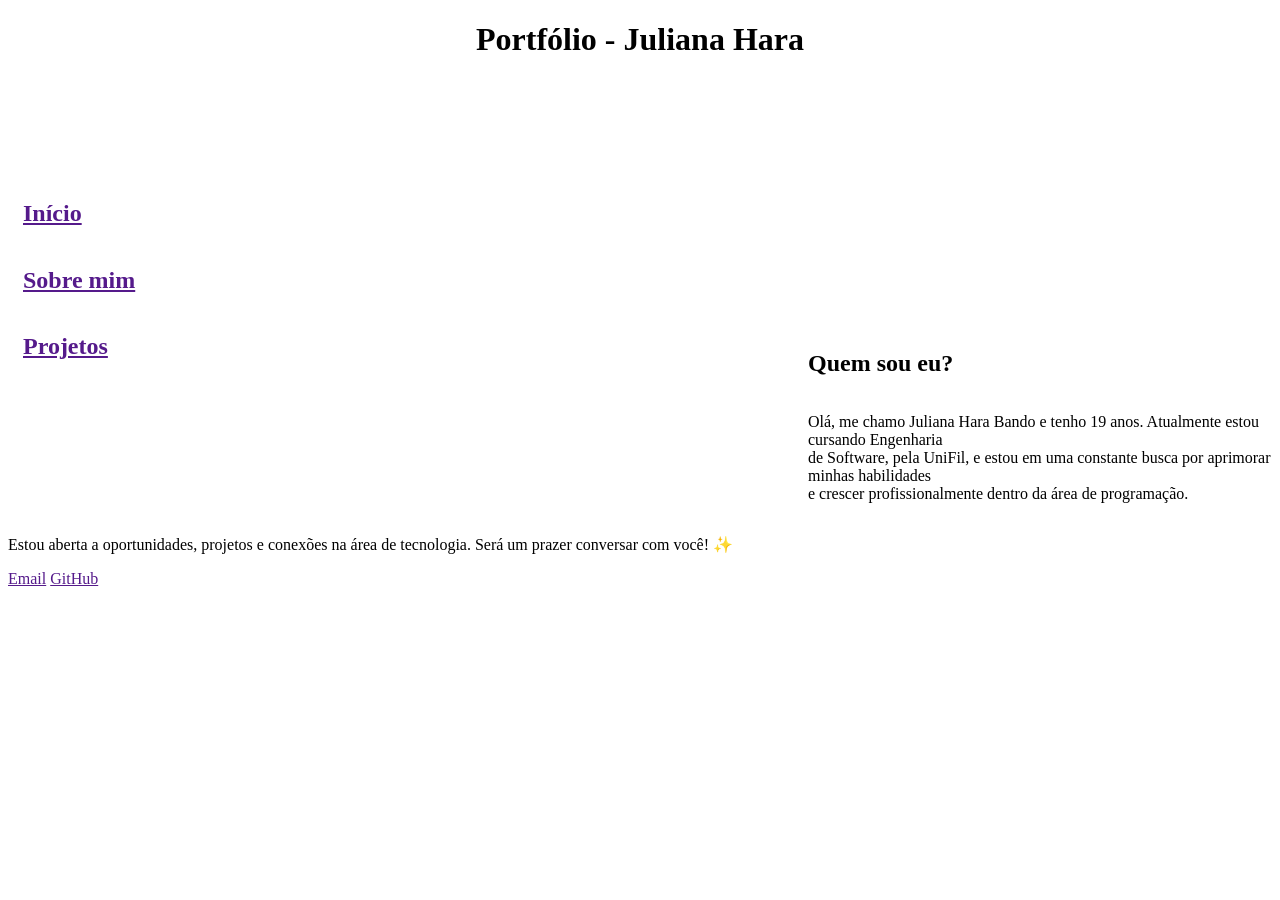
==== index.html @ 78b1f8e1 "Commit inicial (feito em sala)" ====
<!DOCTYPE html>
<html lang="pt-br">
<head>
    <meta charset="UTF-8">
    <meta name="viewport" content="width=device-width, initial-scale=1.0">
    <title>Portfólio Juliana Hara</title>
    <link rel="shortcut icon" href="images/Logo_UniFil_semfundo.png" type="image/x-icon">
    <link rel="stylesheet" href="style.css">
</head>
<body>
    <header>
        <h1>Portfólio - Juliana Hara</h1>
    </header>
    <aside>
        <nav>
            <h2><a href="">Início</a></h2>
            <h2><a href="">Sobre mim</a></h2>
            <h2><a href="">Projetos</a></h2>
        </nav>
    </aside>
    <section>
        <h2>Quem sou eu?</h2>
        <p>
            Olá, me chamo Juliana Hara Bando e tenho 19 anos. Atualmente estou cursando Engenharia <br>
            de Software, pela UniFil, e estou em uma constante busca por aprimorar minhas habilidades <br>
            e crescer profissionalmente dentro da área de programação.
        </p>
    </section>
    <footer>
        <p>Estou aberta a oportunidades, projetos e conexões na área de tecnologia. Será um prazer conversar com você! ✨</p>
        <a href="">Email</a>
        <a href="">GitHub</a>
    </footer>
</body>
</html>
---- style.css ----
header {
    text-align: center;
}

nav {
    display: flex;
    flex-direction: column;
    padding-top: 100px;
    padding-left: 15px;

    position: fixed;
    justify-content: space-evenly;
}

section {
    display: grid;
    padding-left: 800px;
    padding-top: 250px;
}
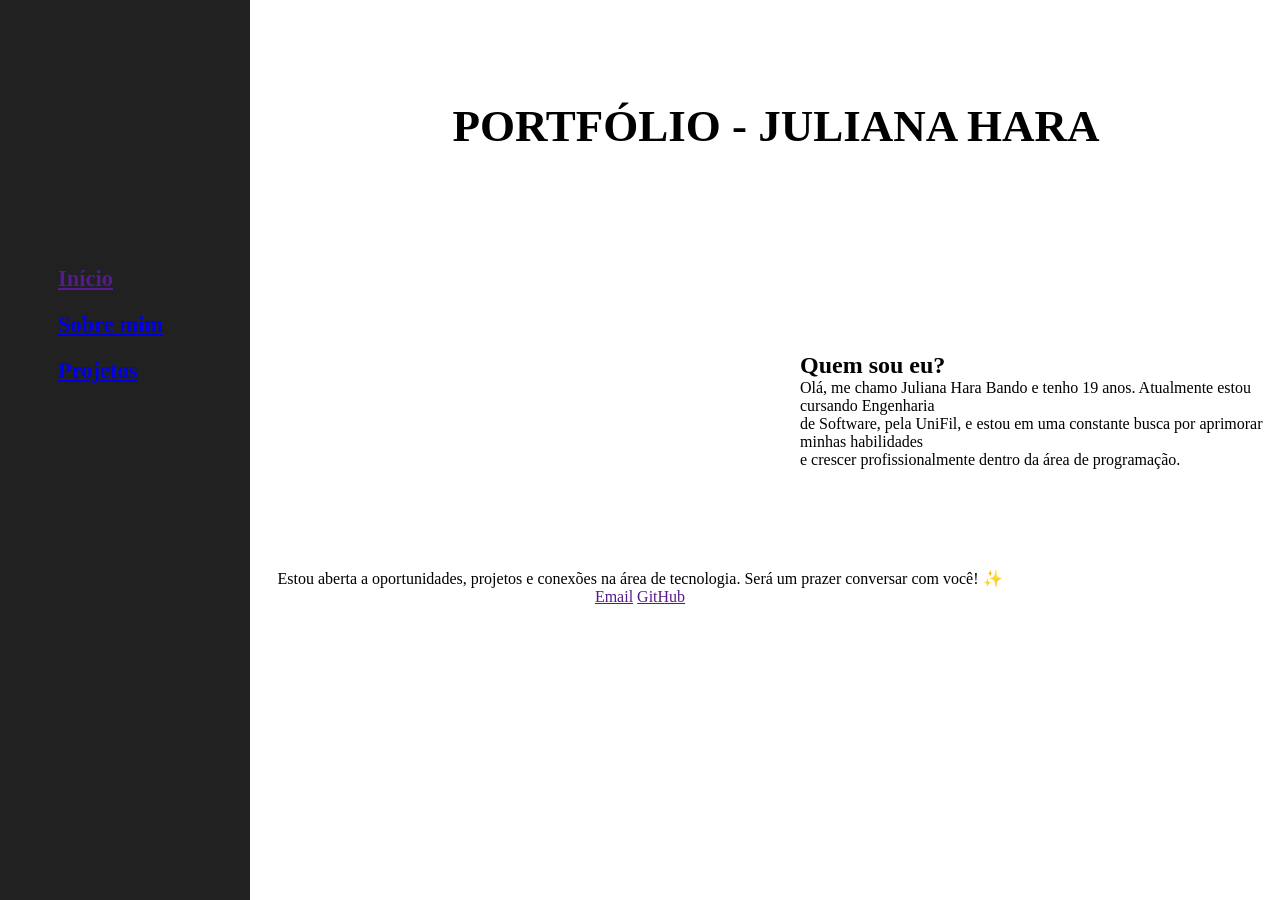
==== commit 55752ca4: "Adição das outras páginas HTML e melhoria da página inicial (feito em sala)" ====
--- a/index.html
+++ b/index.html
@@ -14,8 +14,8 @@
     <aside>
         <nav>
             <h2><a href="">Início</a></h2>
-            <h2><a href="">Sobre mim</a></h2>
-            <h2><a href="">Projetos</a></h2>
+            <h2><a href="sobremim.html">Sobre mim</a></h2>
+            <h2><a href="projetos.html">Projetos</a></h2>
         </nav>
     </aside>
     <section>
--- a/style.css
+++ b/style.css
@@ -1,19 +1,53 @@
+/* cores: 
+#4d3542
+#212121
+colocar o justify no paragrafo que escrevi sobre mim na página inicial (deixa as letras alinhadas)
+*/
+* { 
+    margin: 0;
+    padding: 0;
+    box-sizing: border-box;
+}
+
 header {
     text-align: center;
+    padding-top: 100px;
+}
+
+h1 {
+    text-transform: uppercase;
+    font-size: 45px;
+    padding-left: 17rem;
 }
 
 nav {
+    width: 250px;
+    height: 100vh;
+    top: 0;
+    left: 0;
+
     display: flex;
     flex-direction: column;
-    padding-top: 100px;
-    padding-left: 15px;
+    position: fixed;
+    padding-top: 16rem;
+    padding-left: 3rem;
+    text-align: left;
 
-    position: fixed;
-    justify-content: space-evenly;
+    font-size: 15px;
+    background-color: #212121;
+}
+
+nav > h2 {
+    padding: 10px;
 }
 
 section {
     display: grid;
     padding-left: 800px;
-    padding-top: 250px;
+    padding-top: 200px;
+}
+
+footer {
+    text-align: center;
+    padding-top: 100px;
 }
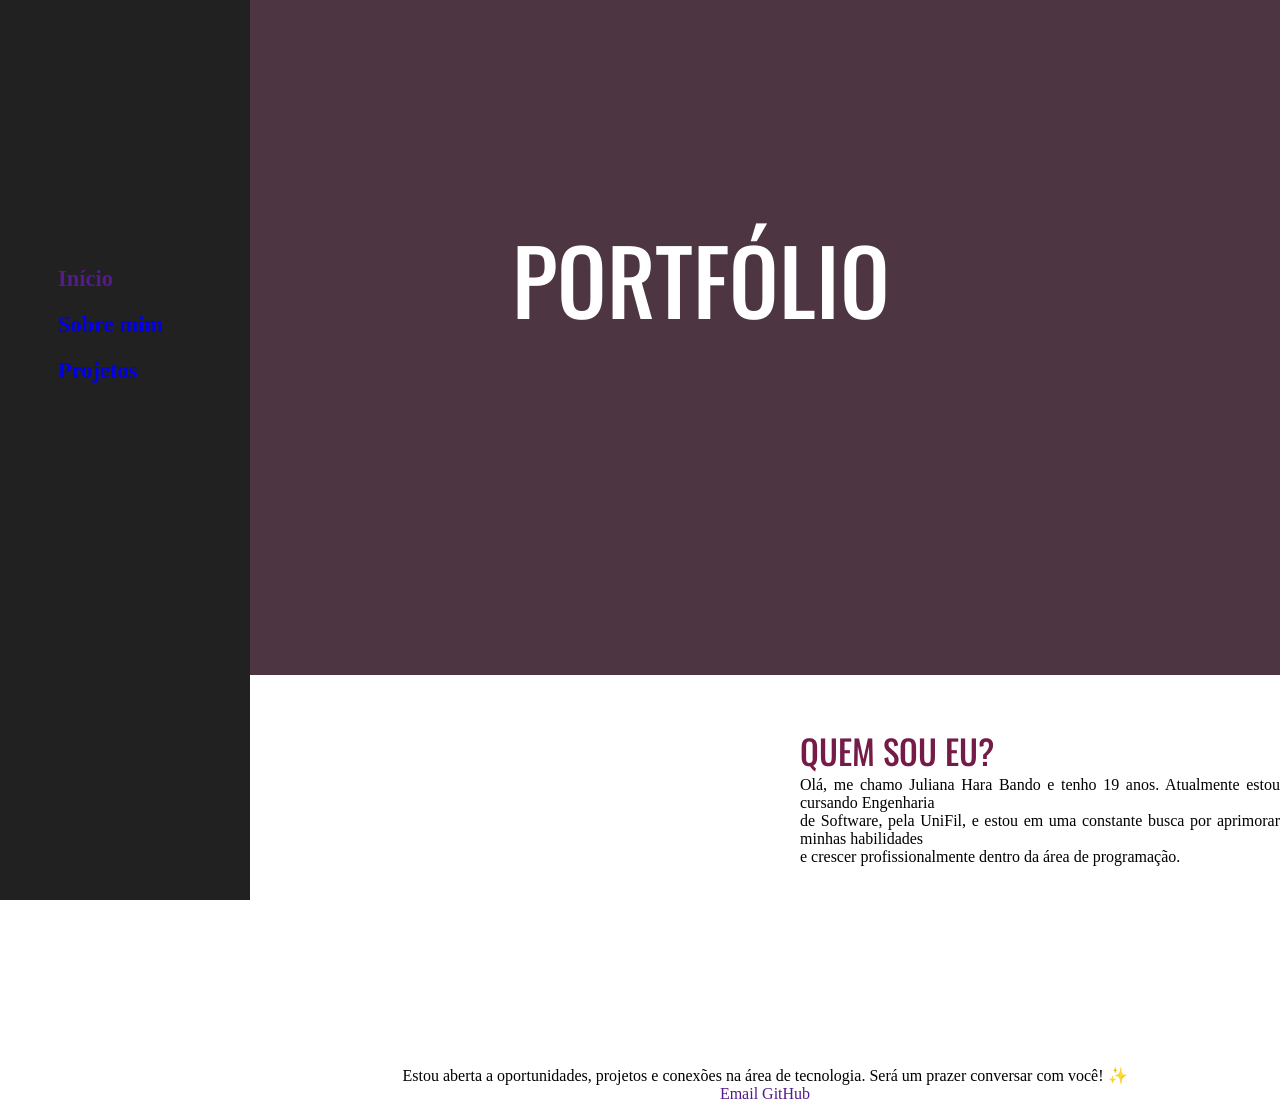
==== commit c776a84d: "Estilização inicial da página principal do portfólio" ====
--- a/index.html
+++ b/index.html
@@ -3,13 +3,16 @@
 <head>
     <meta charset="UTF-8">
     <meta name="viewport" content="width=device-width, initial-scale=1.0">
-    <title>Portfólio Juliana Hara</title>
     <link rel="shortcut icon" href="images/Logo_UniFil_semfundo.png" type="image/x-icon">
     <link rel="stylesheet" href="style.css">
+    <link rel="preconnect" href="https://fonts.googleapis.com">
+    <link rel="preconnect" href="https://fonts.gstatic.com" crossorigin>
+    <link href="https://fonts.googleapis.com/css2?family=Oswald:wght@200..700&display=swap" rel="stylesheet">
+    <title>Portfólio Juliana Hara</title>
 </head>
 <body>
     <header>
-        <h1>Portfólio - Juliana Hara</h1>
+        <h1>Portfólio</h1>
     </header>
     <aside>
         <nav>
@@ -18,7 +21,7 @@
             <h2><a href="projetos.html">Projetos</a></h2>
         </nav>
     </aside>
-    <section>
+    <section id="introducao">
         <h2>Quem sou eu?</h2>
         <p>
             Olá, me chamo Juliana Hara Bando e tenho 19 anos. Atualmente estou cursando Engenharia <br>
--- a/style.css
+++ b/style.css
@@ -1,6 +1,7 @@
 /* cores: 
 #4d3542
 #212121
+#ff4d97
 colocar o justify no paragrafo que escrevi sobre mim na página inicial (deixa as letras alinhadas)
 */
 * { 
@@ -10,14 +11,24 @@
 }
 
 header {
-    text-align: center;
+    text-align: left;
     padding-top: 100px;
+    top: 0;
+    left: 0;
+    right: 0;
+    height: 75vh;
+
+    background-color: #4d3542;
 }
 
 h1 {
     text-transform: uppercase;
-    font-size: 45px;
-    padding-left: 17rem;
+    font-size: 90px;
+    font-family: "Oswald", sans-serif;
+    font-weight: 450;
+    padding-left: 32rem;
+    padding-top: 7rem;
+    color: white;
 }
 
 nav {
@@ -37,6 +48,10 @@
     background-color: #212121;
 }
 
+a {
+    text-decoration: none;
+}
+
 nav > h2 {
     padding: 10px;
 }
@@ -44,10 +59,25 @@
 section {
     display: grid;
     padding-left: 800px;
-    padding-top: 200px;
+    padding-top: 50px;
+}
+
+#introducao {
+    text-align: justify;
+}
+
+section > h2 {
+    top: 0;
+    font-size: 34px;
+    text-align: left;
+    font-family: "Oswald", sans-serif;
+    font-weight: 450;
+    color: #741b47;
+    text-transform: uppercase;
 }
 
 footer {
     text-align: center;
-    padding-top: 100px;
+    padding-top: 200px;
+    padding-left: 250px;
 }
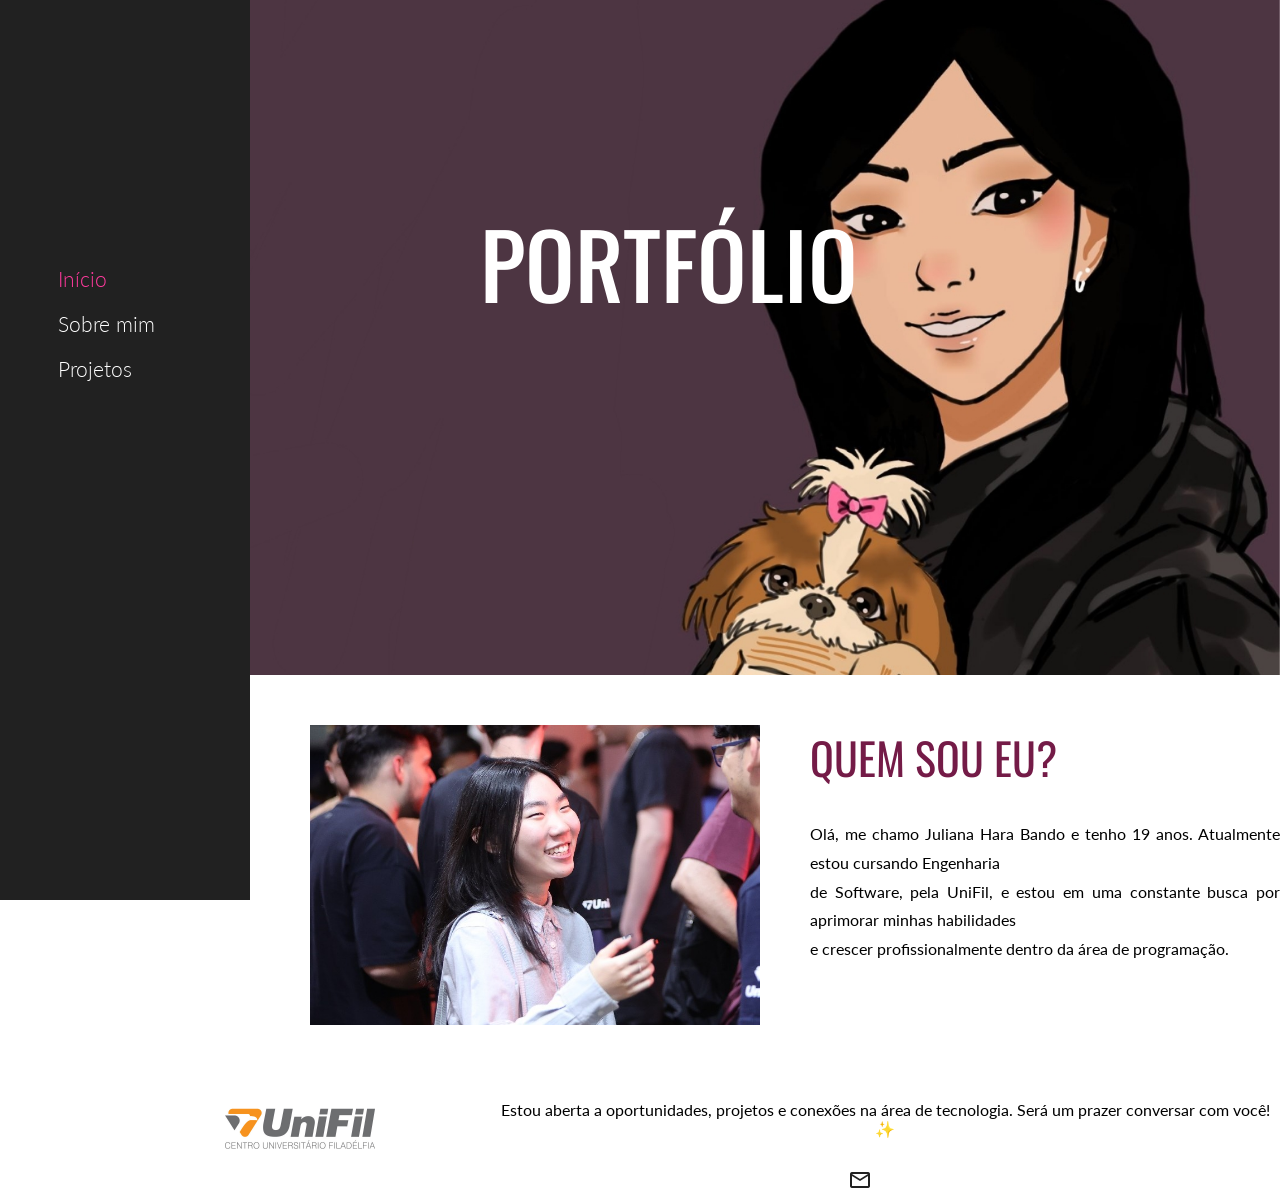
==== commit 14747283: "Estrutura quase pronta da página principal" ====
--- a/index.html
+++ b/index.html
@@ -8,6 +8,8 @@
     <link rel="preconnect" href="https://fonts.googleapis.com">
     <link rel="preconnect" href="https://fonts.gstatic.com" crossorigin>
     <link href="https://fonts.googleapis.com/css2?family=Oswald:wght@200..700&display=swap" rel="stylesheet">
+    <link href="https://fonts.googleapis.com/css2?family=Lato:ital,wght@0,100;0,300;0,400;0,700;0,900;1,100;1,300;1,400;1,700;1,900&display=swap" rel="stylesheet">
+    <link rel="stylesheet" href="https://fonts.googleapis.com/css2?family=Material+Symbols+Outlined:opsz,wght,FILL,GRAD@20..48,100..700,0..1,-50..200&icon_names=mail" />
     <title>Portfólio Juliana Hara</title>
 </head>
 <body>
@@ -15,24 +17,38 @@
         <h1>Portfólio</h1>
     </header>
     <aside>
-        <nav>
-            <h2><a href="">Início</a></h2>
+        <nav class="paginas">
+            <h2><a href="index.html" class="ativa">Início</a></h2>
             <h2><a href="sobremim.html">Sobre mim</a></h2>
             <h2><a href="projetos.html">Projetos</a></h2>
         </nav>
     </aside>
     <section id="introducao">
-        <h2>Quem sou eu?</h2>
-        <p>
-            Olá, me chamo Juliana Hara Bando e tenho 19 anos. Atualmente estou cursando Engenharia <br>
-            de Software, pela UniFil, e estou em uma constante busca por aprimorar minhas habilidades <br>
-            e crescer profissionalmente dentro da área de programação.
-        </p>
+        <div class="foto">
+            <img src="images/Foto_inicio.jpg" alt="Foto de Juliana na Semana Tecnológica de 2025">
+        </div>
+        <div class="texto">
+            <h2>Quem sou eu?</h2>
+            <p>
+                Olá, me chamo Juliana Hara Bando e tenho 19 anos. Atualmente estou cursando Engenharia <br>
+                de Software, pela UniFil, e estou em uma constante busca por aprimorar minhas habilidades <br>
+                e crescer profissionalmente dentro da área de programação.
+            </p>
+        </div>
     </section>
     <footer>
-        <p>Estou aberta a oportunidades, projetos e conexões na área de tecnologia. Será um prazer conversar com você! ✨</p>
-        <a href="">Email</a>
-        <a href="">GitHub</a>
+        <div class="topo-footer">
+            <div class="logo">
+                <img src="images/Logo_UniFil.png" alt="Logo da Instituição UniFil">
+            </div>
+            <div class="rodape">
+                <p>Estou aberta a oportunidades, projetos e conexões na área de tecnologia. Será um prazer conversar com você! ✨</p><br>
+            </div>
+        </div>
+        <div class="contato">
+            <a href="mailto:juliana.bando@edu.unifil.br" target="_blank">
+                <span class="material-symbols-outlined">mail</span>
+        </div>
     </footer>
 </body>
 </html>
--- a/style.css
+++ b/style.css
@@ -18,7 +18,13 @@
     right: 0;
     height: 75vh;
 
+    /* Imagem de fundo da capa do portfólio */
     background-color: #4d3542;
+    background-image: url(images/Capa_de_fundo_portfolio_Ju.jpg);
+    background-size: auto 130%;
+    background-position: right;
+    background-repeat: no-repeat; /* Evita que a imagem se repita para preencher o resto do espaço */
+
 }
 
 h1 {
@@ -26,8 +32,8 @@
     font-size: 90px;
     font-family: "Oswald", sans-serif;
     font-weight: 450;
-    padding-left: 32rem;
-    padding-top: 7rem;
+    padding-left: 30rem;
+    padding-top: 6rem;
     color: white;
 }
 
@@ -44,40 +50,85 @@
     padding-left: 3rem;
     text-align: left;
 
-    font-size: 15px;
+    font-size: 14px;
     background-color: #212121;
 }
 
-a {
+.paginas a {
+    color: white;
     text-decoration: none;
+}
+
+.paginas a.ativa {
+    color:#ff3a9d;
 }
 
 nav > h2 {
     padding: 10px;
+    font-family: "Lato", sans-serif;
+    font-weight: 300;
+    font-style: normal;
 }
 
 section {
     display: grid;
-    padding-left: 800px;
+    padding-left: 310px;
     padding-top: 50px;
 }
 
 #introducao {
-    text-align: justify;
+    display: flex;
+    gap: 50px;
 }
 
-section > h2 {
+.foto img {
+    width: 450px;
+    height: 300px;
+}
+
+.texto > h2 {
     top: 0;
-    font-size: 34px;
+    font-size: 44px;
     text-align: left;
     font-family: "Oswald", sans-serif;
-    font-weight: 450;
+    font-weight: 400;
     color: #741b47;
     text-transform: uppercase;
 }
 
+.texto > p {
+    text-align: justify;
+    font-family: "Lato", sans-serif;
+    line-height: 1.8;
+    padding-top: 30px;
+}
+
 footer {
     text-align: center;
-    padding-top: 200px;
-    padding-left: 250px;
+    padding-top: 60px;
+    padding-left: 200px;
+}
+
+.topo-footer {
+    display: flex;
+    gap: 90px;
+    justify-content: center;
+    align-items: center;
+}
+
+.logo img {
+    width: 200px;
+}
+
+.rodape > p {
+    font-family: "Lato", sans-serif;
+}
+
+.contato {
+    flex-basis: 100%;
+    margin-left: 240px;
+}
+
+.contato span {
+    color:#212121;
 }
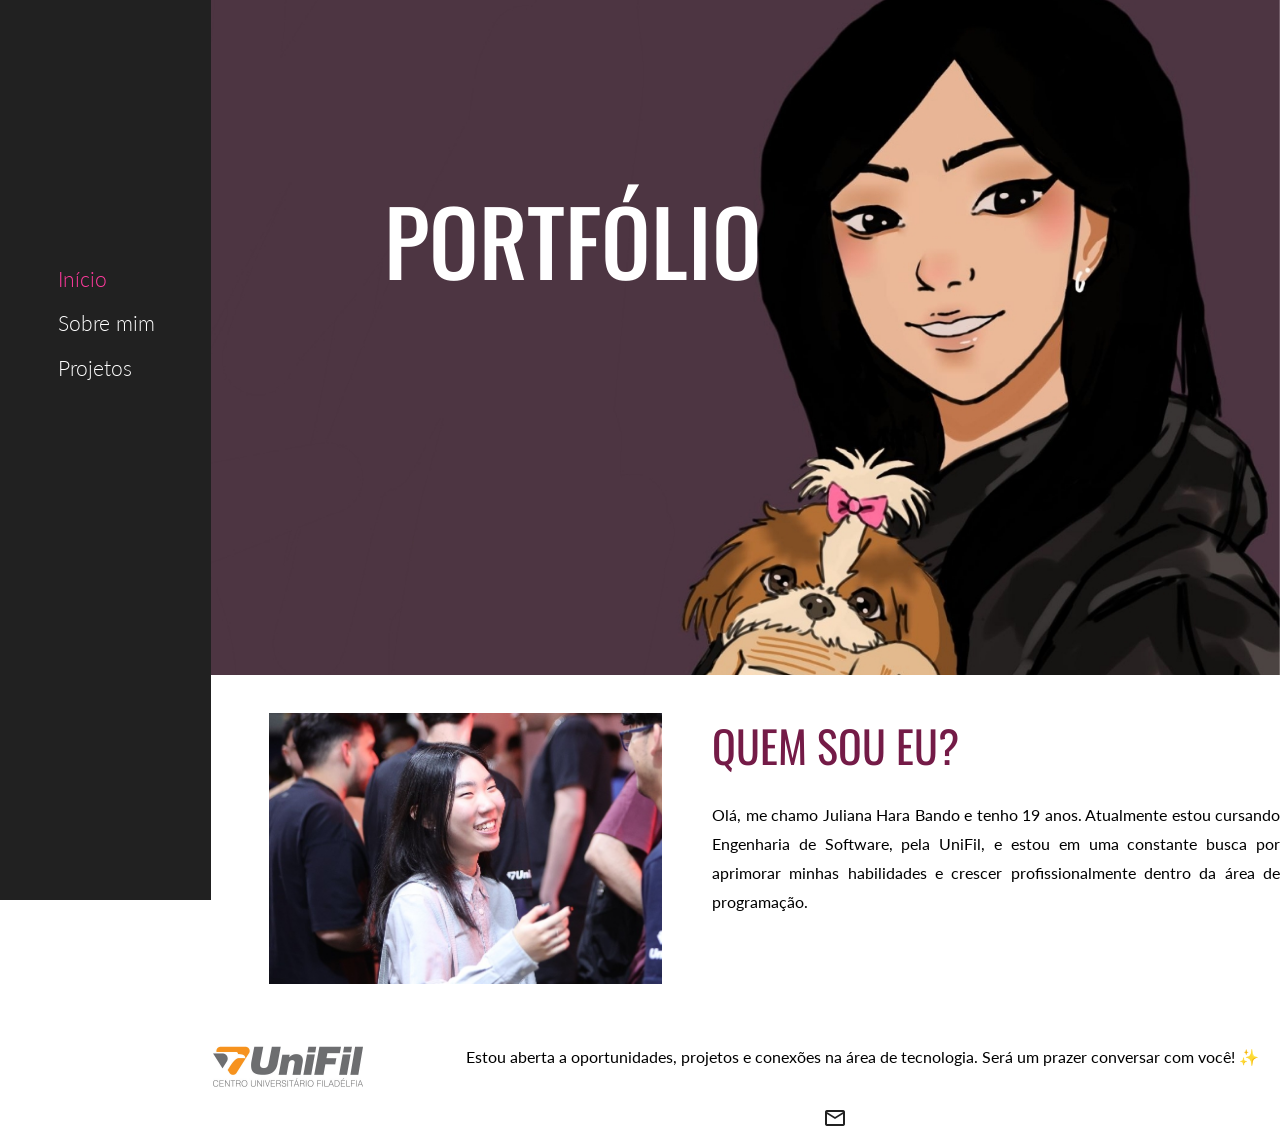
==== commit 768ea4ba: "Adicionando a responsividade e media query" ====
--- a/index.html
+++ b/index.html
@@ -30,8 +30,8 @@
         <div class="texto">
             <h2>Quem sou eu?</h2>
             <p>
-                Olá, me chamo Juliana Hara Bando e tenho 19 anos. Atualmente estou cursando Engenharia <br>
-                de Software, pela UniFil, e estou em uma constante busca por aprimorar minhas habilidades <br>
+                Olá, me chamo Juliana Hara Bando e tenho 19 anos. Atualmente estou cursando Engenharia
+                de Software, pela UniFil, e estou em uma constante busca por aprimorar minhas habilidades
                 e crescer profissionalmente dentro da área de programação.
             </p>
         </div>
--- a/style.css
+++ b/style.css
@@ -12,10 +12,7 @@
 
 header {
     text-align: left;
-    padding-top: 100px;
-    top: 0;
-    left: 0;
-    right: 0;
+    padding-top: 6%;
     height: 75vh;
 
     /* Imagem de fundo da capa do portfólio */
@@ -30,24 +27,30 @@
 h1 {
     text-transform: uppercase;
     font-size: 90px;
+    font-weight: 450;
     font-family: "Oswald", sans-serif;
-    font-weight: 450;
-    padding-left: 30rem;
+    
+    padding-left: 30%;
     padding-top: 6rem;
+
     color: white;
 }
 
 nav {
-    width: 250px;
+    width: 16.5%;
     height: 100vh;
+
     top: 0;
     left: 0;
 
     display: flex;
     flex-direction: column;
+
     position: fixed;
+
     padding-top: 16rem;
     padding-left: 3rem;
+
     text-align: left;
 
     font-size: 14px;
@@ -64,7 +67,7 @@
 }
 
 nav > h2 {
-    padding: 10px;
+    padding: 6%;
     font-family: "Lato", sans-serif;
     font-weight: 300;
     font-style: normal;
@@ -72,8 +75,8 @@
 
 section {
     display: grid;
-    padding-left: 310px;
-    padding-top: 50px;
+    padding-left: 21%;
+    padding-top: 3%;
 }
 
 #introducao {
@@ -83,41 +86,51 @@
 
 .foto img {
     width: 450px;
-    height: 300px;
+    height: auto;
+    max-width: 100%;
 }
 
 .texto > h2 {
     top: 0;
+    max-width: 600px;
+
     font-size: 44px;
-    text-align: left;
     font-family: "Oswald", sans-serif;
     font-weight: 400;
+
     color: #741b47;
+
+    text-align: left;
     text-transform: uppercase;
 }
 
 .texto > p {
     text-align: justify;
+
     font-family: "Lato", sans-serif;
     line-height: 1.8;
-    padding-top: 30px;
+
+    padding-top: 4%;
+    max-width: 650px;
 }
 
 footer {
     text-align: center;
-    padding-top: 60px;
-    padding-left: 200px;
+
+    padding-top: 3%;
+    padding-left: 13%;
 }
 
 .topo-footer {
     display: flex;
-    gap: 90px;
+    gap: 7%;
     justify-content: center;
     align-items: center;
 }
 
 .logo img {
     width: 200px;
+    max-width: 100%;
 }
 
 .rodape > p {
@@ -126,9 +139,59 @@
 
 .contato {
     flex-basis: 100%;
-    margin-left: 240px;
+    margin-left: 20%;
 }
 
 .contato span {
     color:#212121;
+}
+
+@media (max-width: 600px) {
+    header {
+        min-height: 50vh;
+        background-position: center;
+    }
+
+    h1 {
+        font-size: 90px;
+        padding-left: 20px;
+        padding-top: 5rem;
+    }
+
+    nav {
+        position: relative;
+        width: 100%;
+        height: auto;
+        padding: 20px;
+        flex-direction: row;
+        justify-content: center;
+        gap: 20px;
+    }
+
+    section {
+        padding: 30px 20px;
+    }
+
+    #introducao {
+        flex-direction: column;
+        text-align: center;
+        gap: 30px;
+    }
+
+    .texto > h2 {
+        font-size: 32px;
+        text-align: center;
+    }
+
+    .texto > p {
+        text-align: justify;
+    }
+
+    .topo-footer {
+        flex-direction: column;
+    }
+
+    .logo img {
+        width: 150px;
+    }
 }
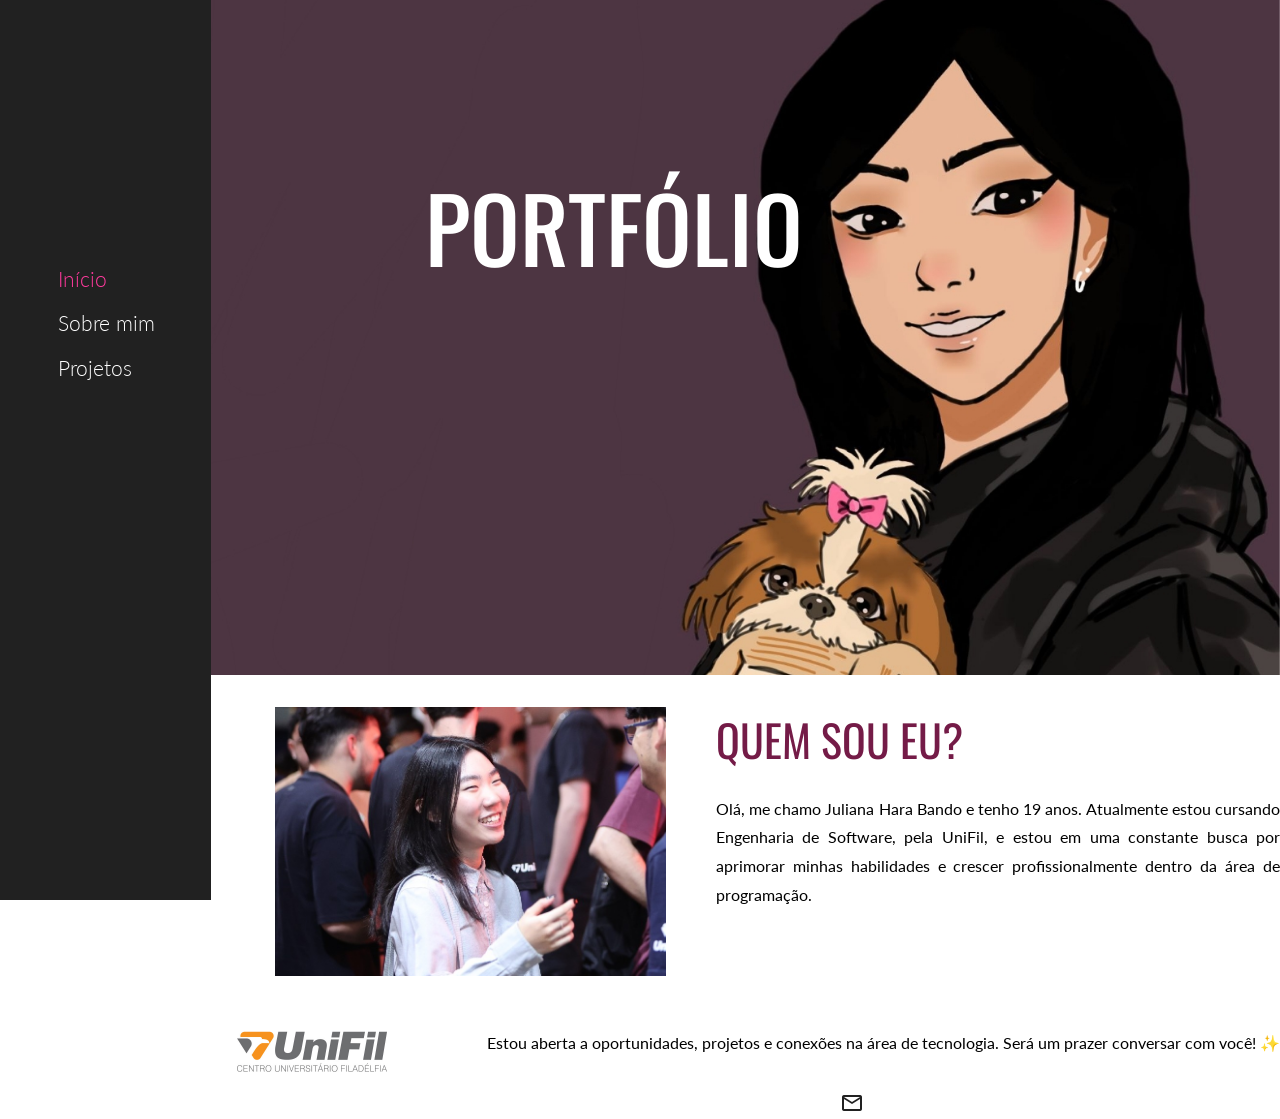
==== commit 1b104b1e: "Melhorando a visibilidade no mobile" ====
--- a/index.html
+++ b/index.html
@@ -13,9 +13,6 @@
     <title>Portfólio Juliana Hara</title>
 </head>
 <body>
-    <header>
-        <h1>Portfólio</h1>
-    </header>
     <aside>
         <nav class="paginas">
             <h2><a href="index.html" class="ativa">Início</a></h2>
@@ -23,32 +20,39 @@
             <h2><a href="projetos.html">Projetos</a></h2>
         </nav>
     </aside>
-    <section id="introducao">
-        <div class="foto">
-            <img src="images/Foto_inicio.jpg" alt="Foto de Juliana na Semana Tecnológica de 2025">
-        </div>
-        <div class="texto">
-            <h2>Quem sou eu?</h2>
-            <p>
-                Olá, me chamo Juliana Hara Bando e tenho 19 anos. Atualmente estou cursando Engenharia
-                de Software, pela UniFil, e estou em uma constante busca por aprimorar minhas habilidades
-                e crescer profissionalmente dentro da área de programação.
-            </p>
-        </div>
-    </section>
-    <footer>
-        <div class="topo-footer">
-            <div class="logo">
-                <img src="images/Logo_UniFil.png" alt="Logo da Instituição UniFil">
+    <main>
+        <header>
+            <h1>Portfólio</h1>
+        </header>
+        
+        <section id="introducao">
+            <div class="foto">
+                <img src="images/Foto_inicio.jpg" alt="Foto de Juliana na Semana Tecnológica de 2025">
             </div>
-            <div class="rodape">
-                <p>Estou aberta a oportunidades, projetos e conexões na área de tecnologia. Será um prazer conversar com você! ✨</p><br>
+            <div class="texto">
+                <h2>Quem sou eu?</h2>
+                <p>
+                    Olá, me chamo Juliana Hara Bando e tenho 19 anos. Atualmente estou cursando Engenharia
+                    de Software, pela UniFil, e estou em uma constante busca por aprimorar minhas habilidades
+                    e crescer profissionalmente dentro da área de programação.
+                </p>
             </div>
-        </div>
-        <div class="contato">
-            <a href="mailto:juliana.bando@edu.unifil.br" target="_blank">
-                <span class="material-symbols-outlined">mail</span>
-        </div>
-    </footer>
+        </section>
+        
+        <footer>
+            <div class="topo-footer">
+                <div class="logo">
+                    <img src="images/Logo_UniFil.png" alt="Logo da Instituição UniFil">
+                </div>
+                <div class="rodape">
+                    <p>Estou aberta a oportunidades, projetos e conexões na área de tecnologia. Será um prazer conversar com você! ✨</p><br>
+                </div>
+            </div>
+            <div class="contato">
+                <a href="mailto:juliana.bando@edu.unifil.br" target="_blank">
+                    <span class="material-symbols-outlined">mail</span>
+            </div>
+        </footer>
+    </main>
 </body>
 </html>
--- a/style.css
+++ b/style.css
@@ -10,6 +10,10 @@
     box-sizing: border-box;
 }
 
+main {
+    margin-left: 16.5%;
+}
+
 header {
     text-align: left;
     padding-top: 6%;
@@ -30,7 +34,7 @@
     font-weight: 450;
     font-family: "Oswald", sans-serif;
     
-    padding-left: 30%;
+    padding-left: 20%;
     padding-top: 6rem;
 
     color: white;
@@ -75,7 +79,7 @@
 
 section {
     display: grid;
-    padding-left: 21%;
+    padding-left: 6%;
     padding-top: 3%;
 }
 
@@ -118,7 +122,6 @@
     text-align: center;
 
     padding-top: 3%;
-    padding-left: 13%;
 }
 
 .topo-footer {
@@ -150,6 +153,10 @@
     header {
         min-height: 50vh;
         background-position: center;
+    }
+
+    main {
+        margin-left: 0;
     }
 
     h1 {
@@ -194,4 +201,8 @@
     .logo img {
         width: 150px;
     }
+
+    .contato {
+        margin-left: 0;
+    }
 }
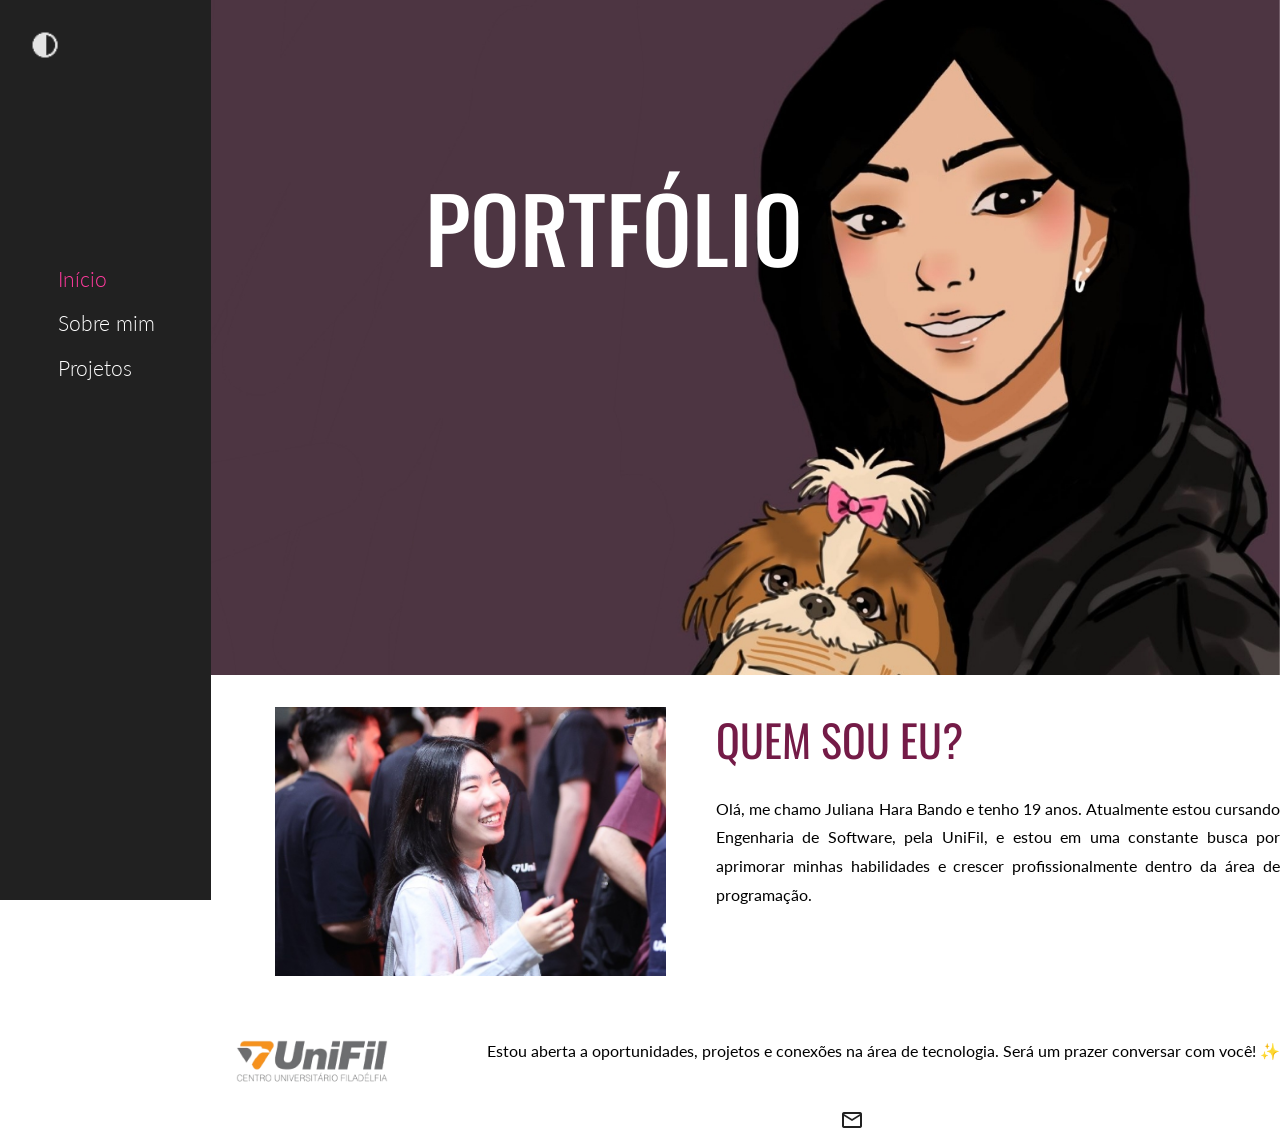
==== commit 4b1fc002: "Criação da página de projetos e adicionando tema escuro" ====
--- a/index.html
+++ b/index.html
@@ -15,6 +15,8 @@
 <body>
     <aside>
         <nav class="paginas">
+            <img src="images/Icone_contraste.png" id= "iconeTema" alt="ALterar tema">
+            <script src="temaescuro.js"></script>
             <h2><a href="index.html" class="ativa">Início</a></h2>
             <h2><a href="sobremim.html">Sobre mim</a></h2>
             <h2><a href="projetos.html">Projetos</a></h2>
--- a/style.css
+++ b/style.css
@@ -61,12 +61,23 @@
     background-color: #212121;
 }
 
+#iconeTema {
+    position: absolute;
+
+    width: 30px;
+    top: 30px;
+    left: 30px;
+
+    cursor: pointer;
+    transition: 0.3s;
+}
+
 .paginas a {
     color: white;
     text-decoration: none;
 }
 
-.paginas a.ativa {
+.paginas a.ativa, .paginas a:hover {
     color:#ff3a9d;
 }
 
@@ -205,4 +216,14 @@
     .contato {
         margin-left: 0;
     }
+}
+
+/* Trocando o tema para escuro */
+
+body.escuro section, body.escuro footer, body.escuro .introducao-pagina {
+    background-color: #121212;
+}
+
+body.escuro p, body.escuro .contato span {
+    color: white;
 }
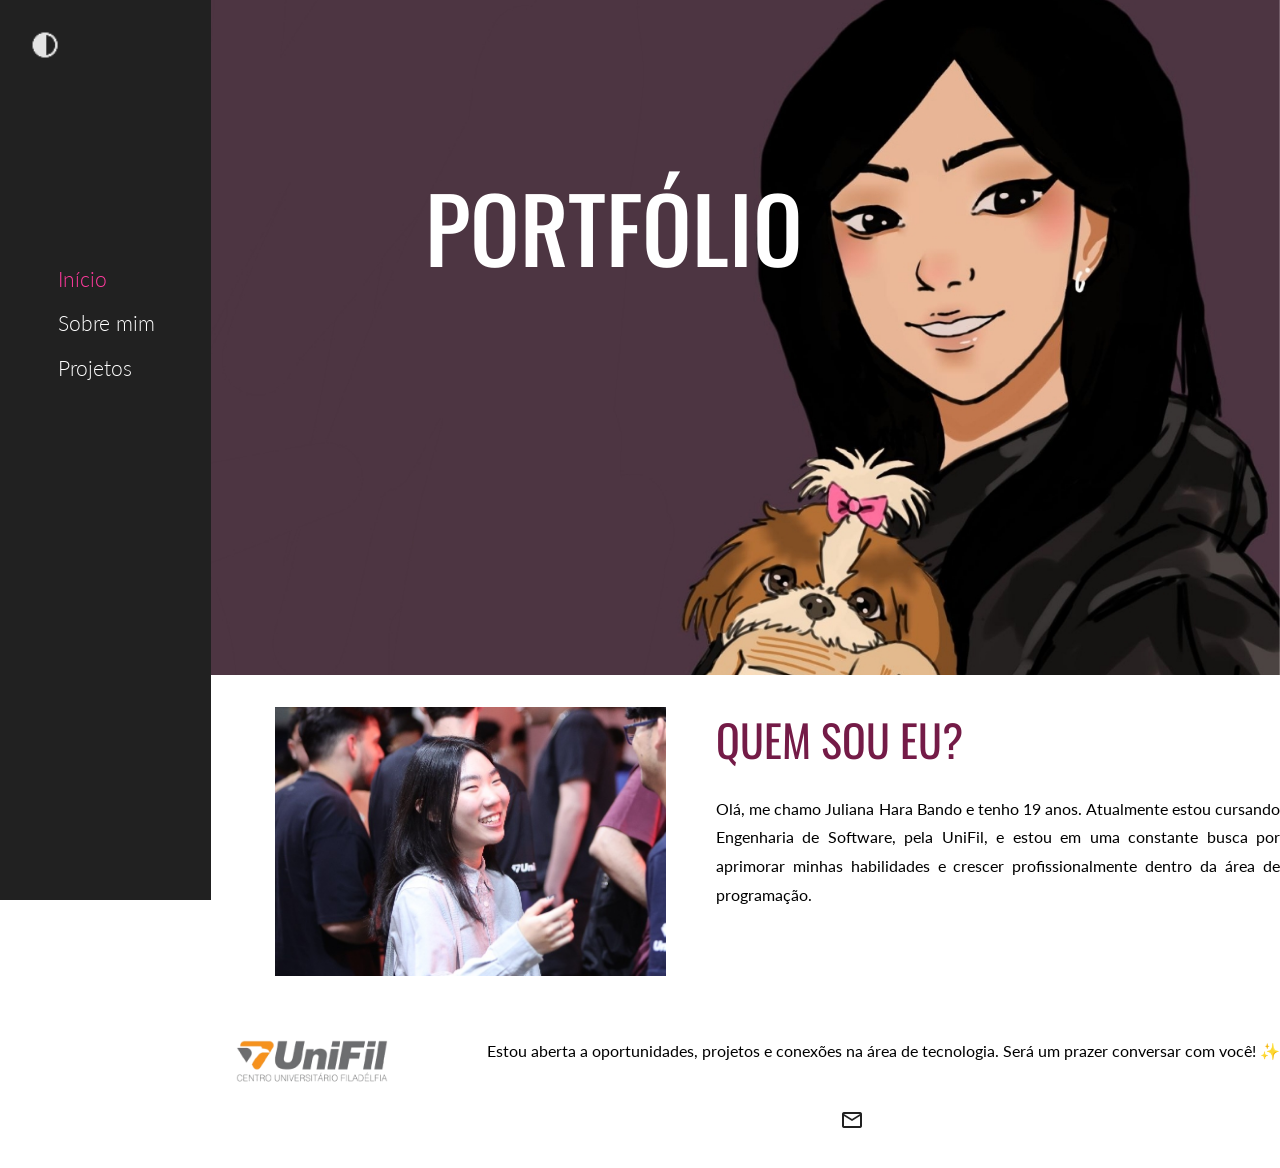
==== commit 41c9080f: "Melhoria na responsividade para celular" ====
--- a/index.html
+++ b/index.html
@@ -53,6 +53,7 @@
             <div class="contato">
                 <a href="mailto:juliana.bando@edu.unifil.br" target="_blank">
                     <span class="material-symbols-outlined">mail</span>
+                </a>
             </div>
         </footer>
     </main>
--- a/style.css
+++ b/style.css
@@ -1,10 +1,10 @@
-/* cores: 
+/* cores:
 #4d3542
 #212121
 #ff4d97
-colocar o justify no paragrafo que escrevi sobre mim na página inicial (deixa as letras alinhadas)
 */
-* { 
+
+* {
     margin: 0;
     padding: 0;
     box-sizing: border-box;
@@ -17,15 +17,13 @@
 header {
     text-align: left;
     padding-top: 6%;
-    height: 75vh;
-
-    /* Imagem de fundo da capa do portfólio */
+    min-height: 75vh;
+
     background-color: #4d3542;
     background-image: url(images/Capa_de_fundo_portfolio_Ju.jpg);
     background-size: auto 130%;
     background-position: right;
-    background-repeat: no-repeat; /* Evita que a imagem se repita para preencher o resto do espaço */
-
+    background-repeat: no-repeat;
 }
 
 h1 {
@@ -33,7 +31,7 @@
     font-size: 90px;
     font-weight: 450;
     font-family: "Oswald", sans-serif;
-    
+
     padding-left: 20%;
     padding-top: 6rem;
 
@@ -63,7 +61,6 @@
 
 #iconeTema {
     position: absolute;
-
     width: 30px;
     top: 30px;
     left: 30px;
@@ -77,15 +74,15 @@
     text-decoration: none;
 }
 
-.paginas a.ativa, .paginas a:hover {
-    color:#ff3a9d;
+.paginas a.ativa,
+.paginas a:hover {
+    color: #ff3a9d;
 }
 
 nav > h2 {
     padding: 6%;
     font-family: "Lato", sans-serif;
     font-weight: 300;
-    font-style: normal;
 }
 
 section {
@@ -106,7 +103,6 @@
 }
 
 .texto > h2 {
-    top: 0;
     max-width: 600px;
 
     font-size: 44px;
@@ -131,8 +127,8 @@
 
 footer {
     text-align: center;
-
     padding-top: 3%;
+    padding-bottom: 3%;
 }
 
 .topo-footer {
@@ -157,33 +153,53 @@
 }
 
 .contato span {
-    color:#212121;
+    color: #212121;
 }
 
 @media (max-width: 600px) {
-    header {
-        min-height: 50vh;
-        background-position: center;
-    }
 
     main {
         margin-left: 0;
-    }
-
-    h1 {
-        font-size: 90px;
-        padding-left: 20px;
-        padding-top: 5rem;
     }
 
     nav {
         position: relative;
         width: 100%;
         height: auto;
+
         padding: 20px;
+
         flex-direction: row;
         justify-content: center;
-        gap: 20px;
+        align-items: center;
+        gap: 15px;
+    }
+
+    nav h2 {
+        padding: 0;
+    }
+
+    #iconeTema {
+        position: static;
+        width: 25px;
+    }
+
+    header {
+        min-height: 100px;
+        height: 300px;
+
+        background-size: contain;
+        background-position: bottom;
+        background-repeat: no-repeat;
+
+        background-color: #4d3542;       
+    }
+
+    h1 {
+        font-size: 50px;
+        padding-left: 20px;
+        padding-top: 3rem;
+        margin-top: 30%;
     }
 
     section {
@@ -196,6 +212,11 @@
         gap: 30px;
     }
 
+    .foto img {
+        width: 100%;
+        max-width: 320px;
+    }
+
     .texto > h2 {
         font-size: 32px;
         text-align: center;
@@ -203,10 +224,12 @@
 
     .texto > p {
         text-align: justify;
+        max-width: 100%;
     }
 
     .topo-footer {
         flex-direction: column;
+        gap: 20px;
     }
 
     .logo img {
@@ -218,12 +241,13 @@
     }
 }
 
-/* Trocando o tema para escuro */
-
-body.escuro section, body.escuro footer, body.escuro .introducao-pagina {
+body.escuro section,
+body.escuro footer,
+body.escuro .introducao-pagina {
     background-color: #121212;
 }
 
-body.escuro p, body.escuro .contato span {
+body.escuro p,
+body.escuro .contato span {
     color: white;
 }
